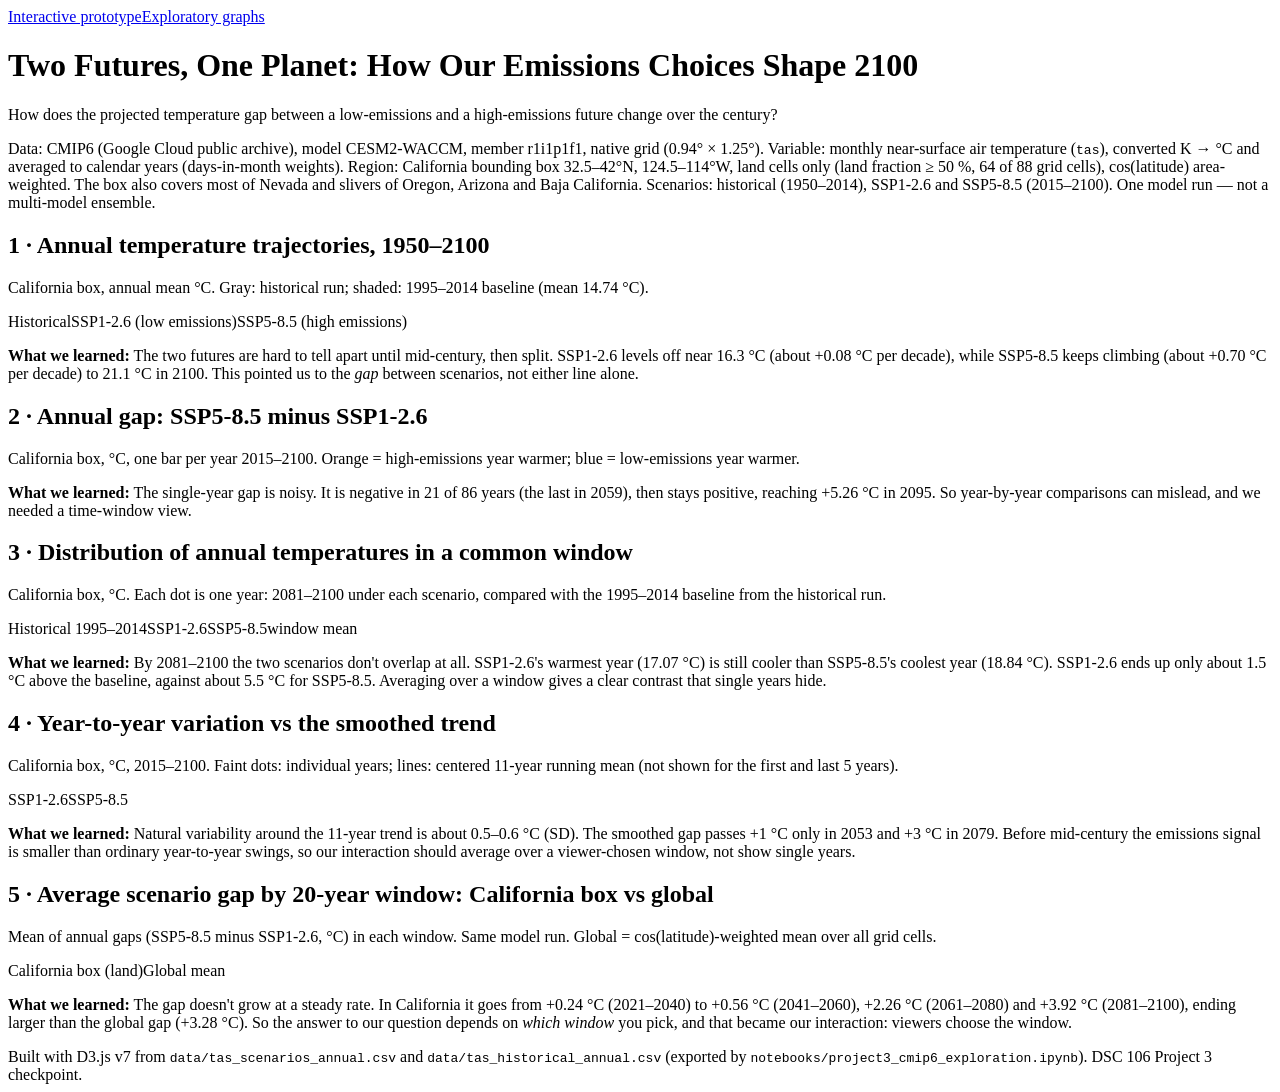
==== exploration.html @ b0ca7f47 "Add prototype, exploratory graphs page, README" ====
<!doctype html>
<html lang="en">
<head>
  <meta charset="utf-8">
  <meta name="viewport" content="width=device-width, initial-scale=1">
  <title>Exploratory Graphs — Two Futures, One Planet</title>
  <link rel="stylesheet" href="css/style.css">
</head>
<body>
<main>
  <nav class="top"><a href="index.html">Interactive prototype</a><a href="exploration.html">Exploratory graphs</a></nav>
  <header>
    <h1>Two Futures, One Planet: How Our Emissions Choices Shape 2100</h1>
    <p class="question">How does the projected temperature gap between a low-emissions and a high-emissions future change over the century?</p>
    <p class="data-note">Data: CMIP6 (Google Cloud public archive), model CESM2-WACCM, member r1i1p1f1, native grid (0.94° × 1.25°).
      Variable: monthly near-surface air temperature (<code>tas</code>), converted K → °C and averaged to calendar years (days-in-month weights).
      Region: California bounding box 32.5–42°N, 124.5–114°W, land cells only (land fraction ≥ 50 %, 64 of 88 grid cells), cos(latitude) area-weighted.
      The box also covers most of Nevada and slivers of Oregon, Arizona and Baja California. Scenarios: historical (1950–2014), SSP1-2.6 and SSP5-8.5 (2015–2100). One model run — not a multi-model ensemble.</p>
  </header>

  <section class="card" id="card1">
    <h2>1 · Annual temperature trajectories, 1950–2100</h2>
    <p class="subtitle">California box, annual mean °C. Gray: historical run; shaded: 1995–2014 baseline (mean 14.74 °C).</p>
    <div class="legend"><span><i style="background:var(--hist)"></i>Historical</span><span><i style="background:var(--low)"></i>SSP1-2.6 (low emissions)</span><span><i style="background:var(--high)"></i>SSP5-8.5 (high emissions)</span></div>
    <div class="chart" id="g1"></div>
    <p class="finding"><strong>What we learned:</strong> The two futures are hard to tell apart until mid-century, then split. SSP1-2.6 levels off near 16.3 °C (about +0.08 °C per decade), while SSP5-8.5 keeps climbing (about +0.70 °C per decade) to 21.1 °C in 2100. This pointed us to the <em>gap</em> between scenarios, not either line alone.</p>
  </section>

  <section class="card" id="card2">
    <h2>2 · Annual gap: SSP5-8.5 minus SSP1-2.6</h2>
    <p class="subtitle">California box, °C, one bar per year 2015–2100. Orange = high-emissions year warmer; blue = low-emissions year warmer.</p>
    <div class="chart" id="g2"></div>
    <p class="finding"><strong>What we learned:</strong> The single-year gap is noisy. It is negative in 21 of 86 years (the last in 2059), then stays positive, reaching +5.26 °C in 2095. So year-by-year comparisons can mislead, and we needed a time-window view.</p>
  </section>

  <section class="card" id="card3">
    <h2>3 · Distribution of annual temperatures in a common window</h2>
    <p class="subtitle">California box, °C. Each dot is one year: 2081–2100 under each scenario, compared with the 1995–2014 baseline from the historical run.</p>
    <div class="legend"><span><i class="dot" style="background:var(--hist)"></i>Historical 1995–2014</span><span><i class="dot" style="background:var(--low)"></i>SSP1-2.6</span><span><i class="dot" style="background:var(--high)"></i>SSP5-8.5</span><span><i style="background:var(--text-primary)"></i>window mean</span></div>
    <div class="chart" id="g3"></div>
    <p class="finding"><strong>What we learned:</strong> By 2081–2100 the two scenarios don't overlap at all. SSP1-2.6's warmest year (17.07 °C) is still cooler than SSP5-8.5's coolest year (18.84 °C). SSP1-2.6 ends up only about 1.5 °C above the baseline, against about 5.5 °C for SSP5-8.5. Averaging over a window gives a clear contrast that single years hide.</p>
  </section>

  <section class="card" id="card4">
    <h2>4 · Year-to-year variation vs the smoothed trend</h2>
    <p class="subtitle">California box, °C, 2015–2100. Faint dots: individual years; lines: centered 11-year running mean (not shown for the first and last 5 years).</p>
    <div class="legend"><span><i class="dot" style="background:var(--low)"></i>SSP1-2.6</span><span><i class="dot" style="background:var(--high)"></i>SSP5-8.5</span></div>
    <div class="chart" id="g4"></div>
    <p class="finding"><strong>What we learned:</strong> Natural variability around the 11-year trend is about 0.5–0.6 °C (SD). The smoothed gap passes +1 °C only in 2053 and +3 °C in 2079. Before mid-century the emissions signal is smaller than ordinary year-to-year swings, so our interaction should average over a viewer-chosen window, not show single years.</p>
  </section>

  <section class="card" id="card5">
    <h2>5 · Average scenario gap by 20-year window: California box vs global</h2>
    <p class="subtitle">Mean of annual gaps (SSP5-8.5 minus SSP1-2.6, °C) in each window. Same model run. Global = cos(latitude)-weighted mean over all grid cells.</p>
    <div class="legend"><span><i class="sq" style="background:var(--reg-ca)"></i>California box (land)</span><span><i class="sq" style="background:var(--reg-glob)"></i>Global mean</span></div>
    <div class="chart" id="g5"></div>
    <p class="finding"><strong>What we learned:</strong> The gap doesn't grow at a steady rate. In California it goes from +0.24 °C (2021–2040) to +0.56 °C (2041–2060), +2.26 °C (2061–2080) and +3.92 °C (2081–2100), ending larger than the global gap (+3.28 °C). So the answer to our question depends on <em>which window</em> you pick, and that became our interaction: viewers choose the window.</p>
  </section>

  <footer>Built with D3.js v7 from <code>data/tas_scenarios_annual.csv</code> and <code>data/tas_historical_annual.csv</code> (exported by <code>notebooks/project3_cmip6_exploration.ipynb</code>). DSC 106 Project 3 checkpoint.</footer>
</main>
<script src="lib/d3.v7.min.js"></script>
<script src="js/common.js"></script>
<script src="js/exploration.js"></script>
</body>
</html>
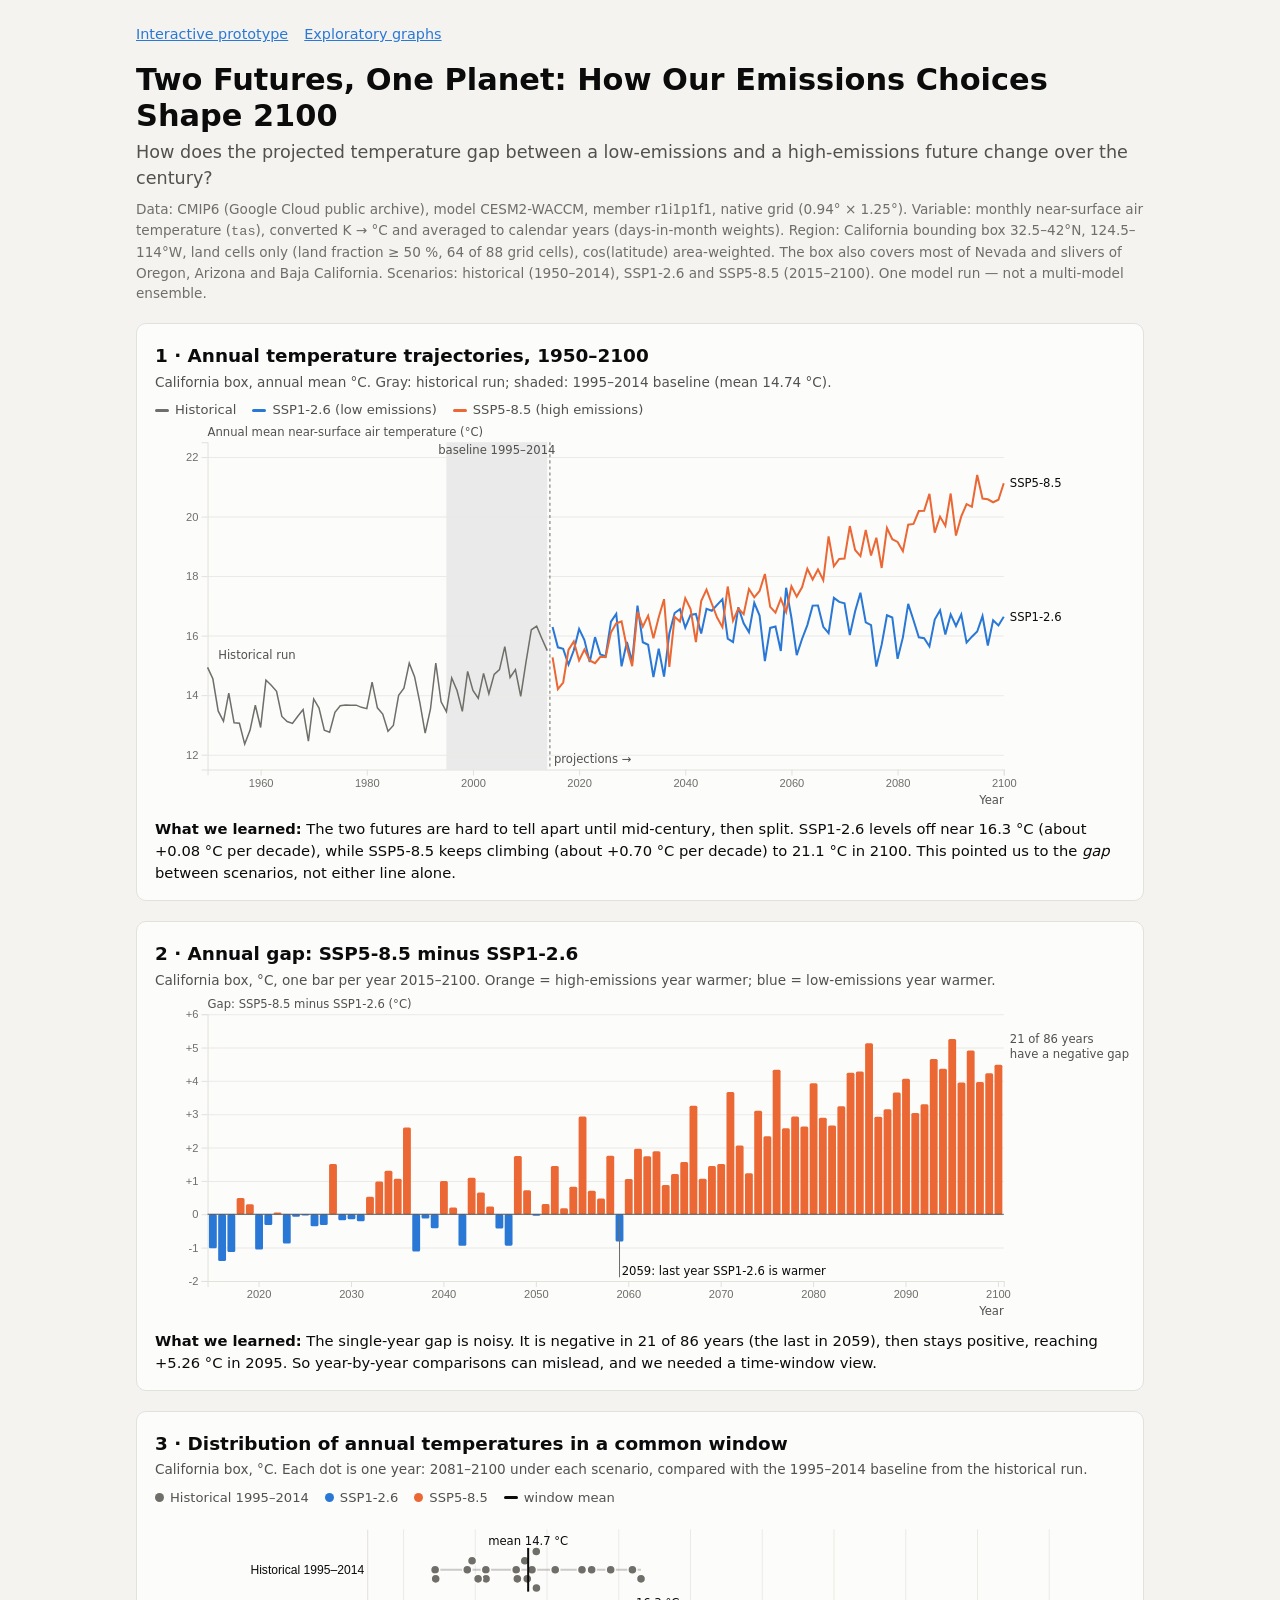
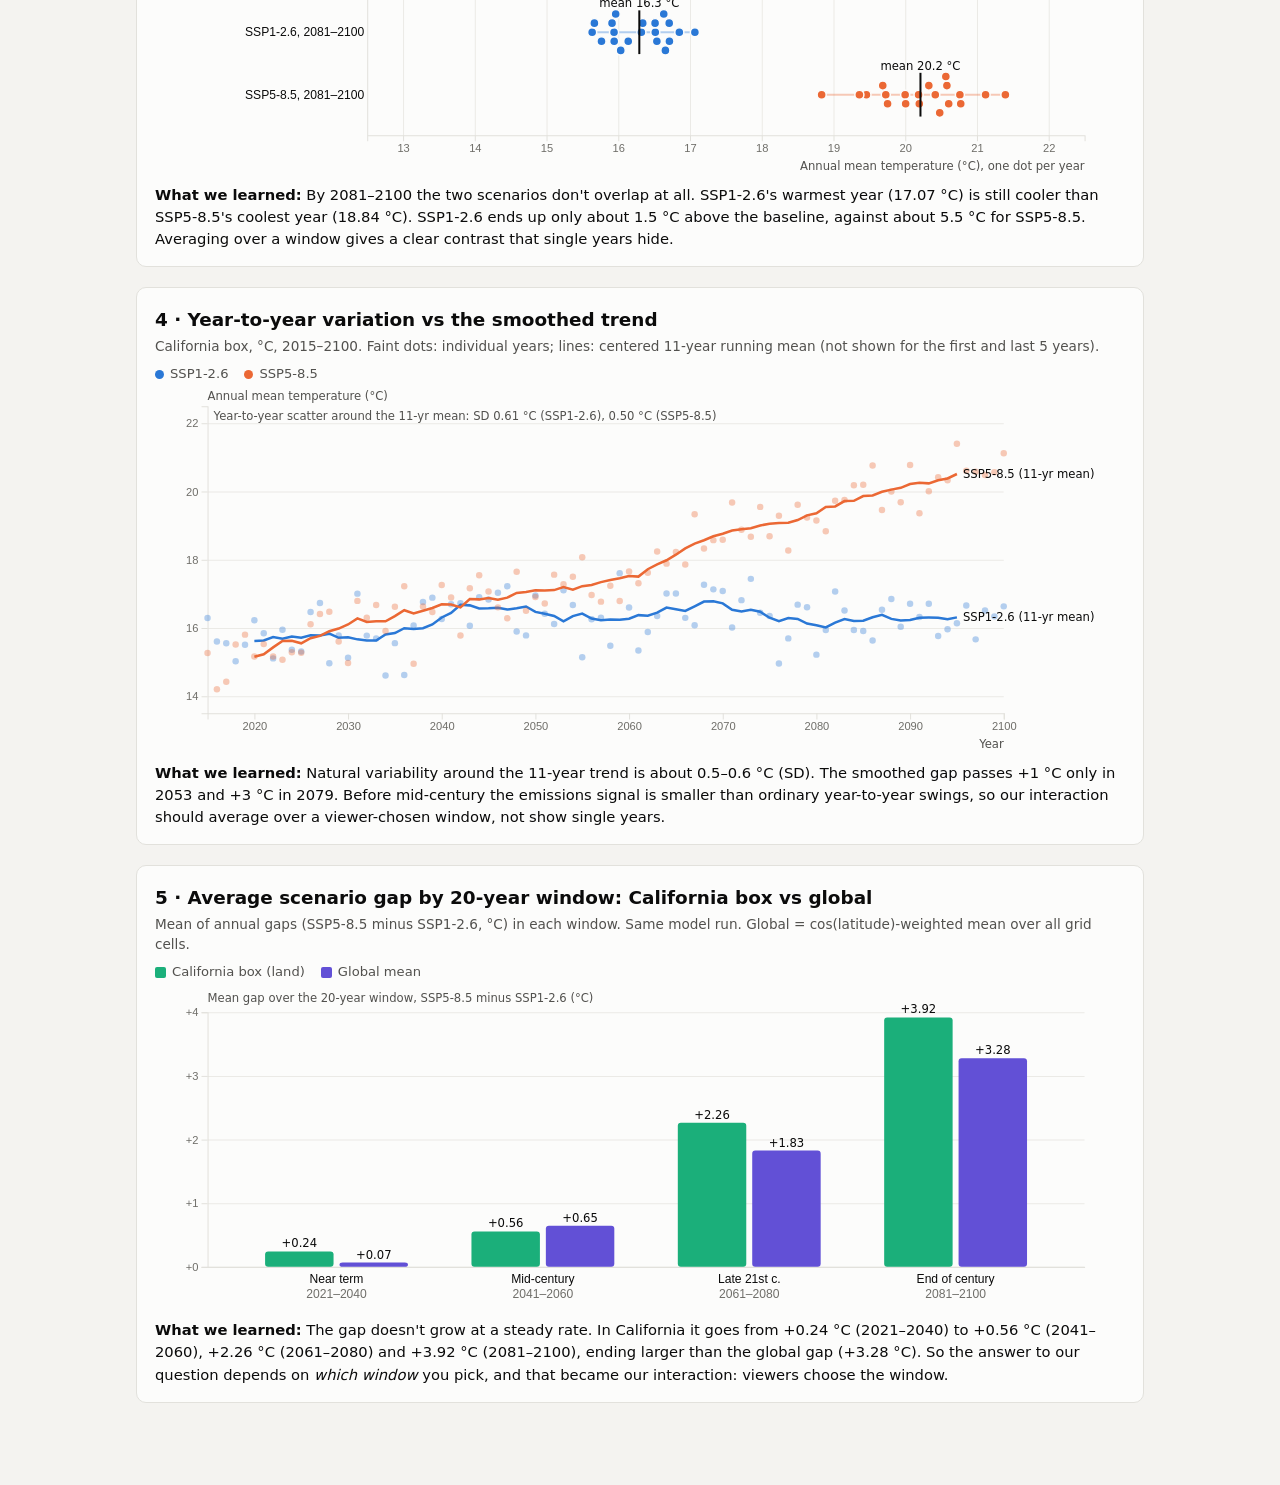
==== commit e27e65dc: "Remove footer from exploratory graphs page" ====
--- a/exploration.html
+++ b/exploration.html
@@ -56,8 +56,6 @@
     <div class="chart" id="g5"></div>
     <p class="finding"><strong>What we learned:</strong> The gap doesn't grow at a steady rate. In California it goes from +0.24 °C (2021–2040) to +0.56 °C (2041–2060), +2.26 °C (2061–2080) and +3.92 °C (2081–2100), ending larger than the global gap (+3.28 °C). So the answer to our question depends on <em>which window</em> you pick, and that became our interaction: viewers choose the window.</p>
   </section>
-
-  <footer>Built with D3.js v7 from <code>data/tas_scenarios_annual.csv</code> and <code>data/tas_historical_annual.csv</code> (exported by <code>notebooks/project3_cmip6_exploration.ipynb</code>). DSC 106 Project 3 checkpoint.</footer>
 </main>
 <script src="lib/d3.v7.min.js"></script>
 <script src="js/common.js"></script>
--- a/css/style.css
+++ b/css/style.css
@@ -0,0 +1,142 @@
+/* Two Futures, One Planet — shared styles (DSC 106 Project 3) */
+:root {
+  color-scheme: light;
+  --surface-0: #f4f3f0;
+  --surface-1: #fcfcfb;
+  --border: #e2e1dc;
+  --grid: #ebeae6;
+  --text-primary: #0b0b0b;
+  --text-secondary: #52514e;
+  --text-muted: #6f6e69;
+  --low: #2a78d6;      /* SSP1-2.6 (categorical slot 1, blue) */
+  --high: #eb6834;     /* SSP5-8.5 (categorical slot 2, orange) */
+  --hist: #6f6e69;     /* historical run: neutral ink */
+  --reg-ca: #1baf7a;   /* California box (slot 3, aqua) — always direct-labelled */
+  --reg-glob: #6250d6; /* Global (slot 7, violet) */
+  --band: rgba(82, 81, 78, 0.10);
+  --brush: rgba(42, 120, 214, 0.12);
+}
+@media (prefers-color-scheme: dark) {
+  :root:not([data-theme="light"]) {
+    color-scheme: dark;
+    --surface-0: #121211;
+    --surface-1: #1a1a19;
+    --border: #33332f;
+    --grid: #2a2a27;
+    --text-primary: #f0efec;
+    --text-secondary: #c3c2b7;
+    --text-muted: #9c9b93;
+    --low: #3987e5;
+    --high: #d95926;
+    --hist: #9c9b93;
+    --reg-ca: #199e70;
+    --reg-glob: #9085e9;
+    --band: rgba(195, 194, 183, 0.10);
+    --brush: rgba(57, 135, 229, 0.18);
+  }
+}
+:root[data-theme="dark"] {
+  color-scheme: dark;
+  --surface-0: #121211; --surface-1: #1a1a19; --border: #33332f; --grid: #2a2a27;
+  --text-primary: #f0efec; --text-secondary: #c3c2b7; --text-muted: #9c9b93;
+  --low: #3987e5; --high: #d95926; --hist: #9c9b93; --reg-ca: #199e70; --reg-glob: #9085e9;
+  --band: rgba(195, 194, 183, 0.10); --brush: rgba(57, 135, 229, 0.18);
+}
+
+* { box-sizing: border-box; }
+body {
+  margin: 0;
+  overflow-x: hidden;
+  background: var(--surface-0);
+  color: var(--text-primary);
+  font: 15px/1.5 system-ui, -apple-system, "Segoe UI", Roboto, sans-serif;
+}
+main { max-width: 1040px; margin: 0 auto; padding: 24px 16px 64px; }
+header h1 { font-size: 1.9rem; line-height: 1.2; margin: 0 0 4px; }
+header .question { font-size: 1.1rem; color: var(--text-secondary); margin: 0 0 8px; }
+header .data-note { font-size: 0.85rem; color: var(--text-muted); margin: 0; }
+nav.top { display: flex; gap: 16px; font-size: 0.9rem; margin-bottom: 16px; flex-wrap: wrap; }
+nav.top a { color: var(--low); }
+
+.card {
+  background: var(--surface-1);
+  border: 1px solid var(--border);
+  border-radius: 10px;
+  padding: 18px 18px 12px;
+  margin: 20px 0;
+}
+.card h2 { font-size: 1.15rem; margin: 0 0 2px; }
+.card .subtitle { font-size: 0.85rem; color: var(--text-secondary); margin: 0 0 8px; }
+.card .finding { font-size: 0.92rem; margin: 8px 0 4px; }
+.card .finding strong { font-weight: 600; }
+.chart { width: 100%; position: relative; }
+.chart svg { display: block; width: 100%; height: auto; overflow: visible; }
+
+.legend { display: flex; gap: 16px; flex-wrap: wrap; font-size: 0.82rem; color: var(--text-secondary); margin: 4px 0 6px; }
+.legend span { display: inline-flex; align-items: center; gap: 6px; }
+.legend i { width: 14px; height: 3px; border-radius: 2px; display: inline-block; }
+.legend i.dot { width: 9px; height: 9px; border-radius: 50%; }
+.legend i.sq { width: 11px; height: 11px; border-radius: 2px; }
+
+.axis text { fill: var(--text-muted); font-size: 11px; }
+.axis path, .axis line { stroke: var(--border); }
+.grid line { stroke: var(--grid); }
+.grid path { display: none; }
+.axis-title { fill: var(--text-secondary); font-size: 11.5px; }
+.label { font-size: 11.5px; fill: var(--text-primary); }
+.label.muted { fill: var(--text-secondary); }
+
+.tooltip {
+  position: absolute; pointer-events: none; z-index: 10;
+  background: var(--surface-1); color: var(--text-primary);
+  border: 1px solid var(--border); border-radius: 8px;
+  box-shadow: 0 4px 14px rgba(0,0,0,0.12);
+  padding: 8px 10px; font-size: 12px; line-height: 1.45;
+  opacity: 0; transition: opacity 80ms; white-space: nowrap;
+}
+.tooltip .tt-row { display: flex; gap: 8px; align-items: center; justify-content: space-between; }
+.tooltip .sw { width: 9px; height: 9px; border-radius: 50%; display: inline-block; margin-right: 4px; }
+.tooltip b { font-weight: 600; }
+
+details.table-view { font-size: 0.82rem; color: var(--text-secondary); margin-top: 6px; }
+details.table-view table { border-collapse: collapse; margin-top: 6px; }
+details.table-view td, details.table-view th { padding: 2px 10px 2px 0; text-align: right; }
+details.table-view th { color: var(--text-primary); font-weight: 600; }
+
+footer { font-size: 0.8rem; color: var(--text-muted); margin-top: 32px; }
+
+/* Prototype controls */
+.controls { display: flex; flex-wrap: wrap; gap: 8px 16px; align-items: center; margin: 6px 0 10px; font-size: 0.88rem; }
+.controls .group { display: flex; gap: 6px; align-items: center; flex-wrap: wrap; }
+.controls .group-label { color: var(--text-secondary); margin-right: 2px; }
+button.chip {
+  font: inherit; font-size: 0.85rem; cursor: pointer;
+  border: 1px solid var(--border); background: var(--surface-1); color: var(--text-primary);
+  border-radius: 999px; padding: 4px 12px; min-height: 30px;
+}
+button.chip[aria-pressed="true"] { background: var(--text-primary); color: var(--surface-1); border-color: var(--text-primary); }
+button.chip:focus-visible { outline: 2px solid var(--low); outline-offset: 2px; }
+.readout { display: grid; grid-template-columns: repeat(3, minmax(0, 1fr)); gap: 12px; margin: 4px 0 8px; }
+.readout .tile { border: 1px solid var(--border); border-radius: 8px; padding: 10px 12px; }
+.readout .tile .k { font-size: 0.78rem; color: var(--text-secondary); display: flex; align-items: center; gap: 6px; }
+.readout .tile .v { font-size: 1.6rem; font-weight: 600; font-variant-numeric: tabular-nums; }
+.readout .tile .s { font-size: 0.78rem; color: var(--text-muted); }
+.brush .selection { fill: var(--brush); stroke: var(--low); stroke-width: 1; }
+.brush .handle { fill: transparent; }
+.window-label { font-size: 0.95rem; font-weight: 600; }
+.status { font-size: 0.8rem; color: var(--text-muted); }
+@media (max-width: 640px) {
+  .readout { grid-template-columns: 1fr; }
+  header h1 { font-size: 1.45rem; }
+}
+
+/* Final-version additions */
+header .intro { font-size: 0.95rem; margin: 0 0 8px; max-width: 760px; }
+.summary { font-size: 1rem; margin: 2px 0 10px; padding: 10px 12px; border-left: 3px solid var(--text-primary); background: var(--surface-0); border-radius: 4px; }
+.writeup h3 { font-size: 1rem; margin: 18px 0 4px; }
+.writeup ul { margin: 4px 0 8px; padding-left: 20px; }
+.writeup li, .writeup p { font-size: 0.92rem; margin: 4px 0; }
+.note-to-team { color: var(--high); }
+.brush .selection { pointer-events: none; } /* lets a new drag start anywhere, even inside the current window */
+code { overflow-wrap: anywhere; word-break: break-word; }
+.chart svg { user-select: none; -webkit-user-select: none; }
